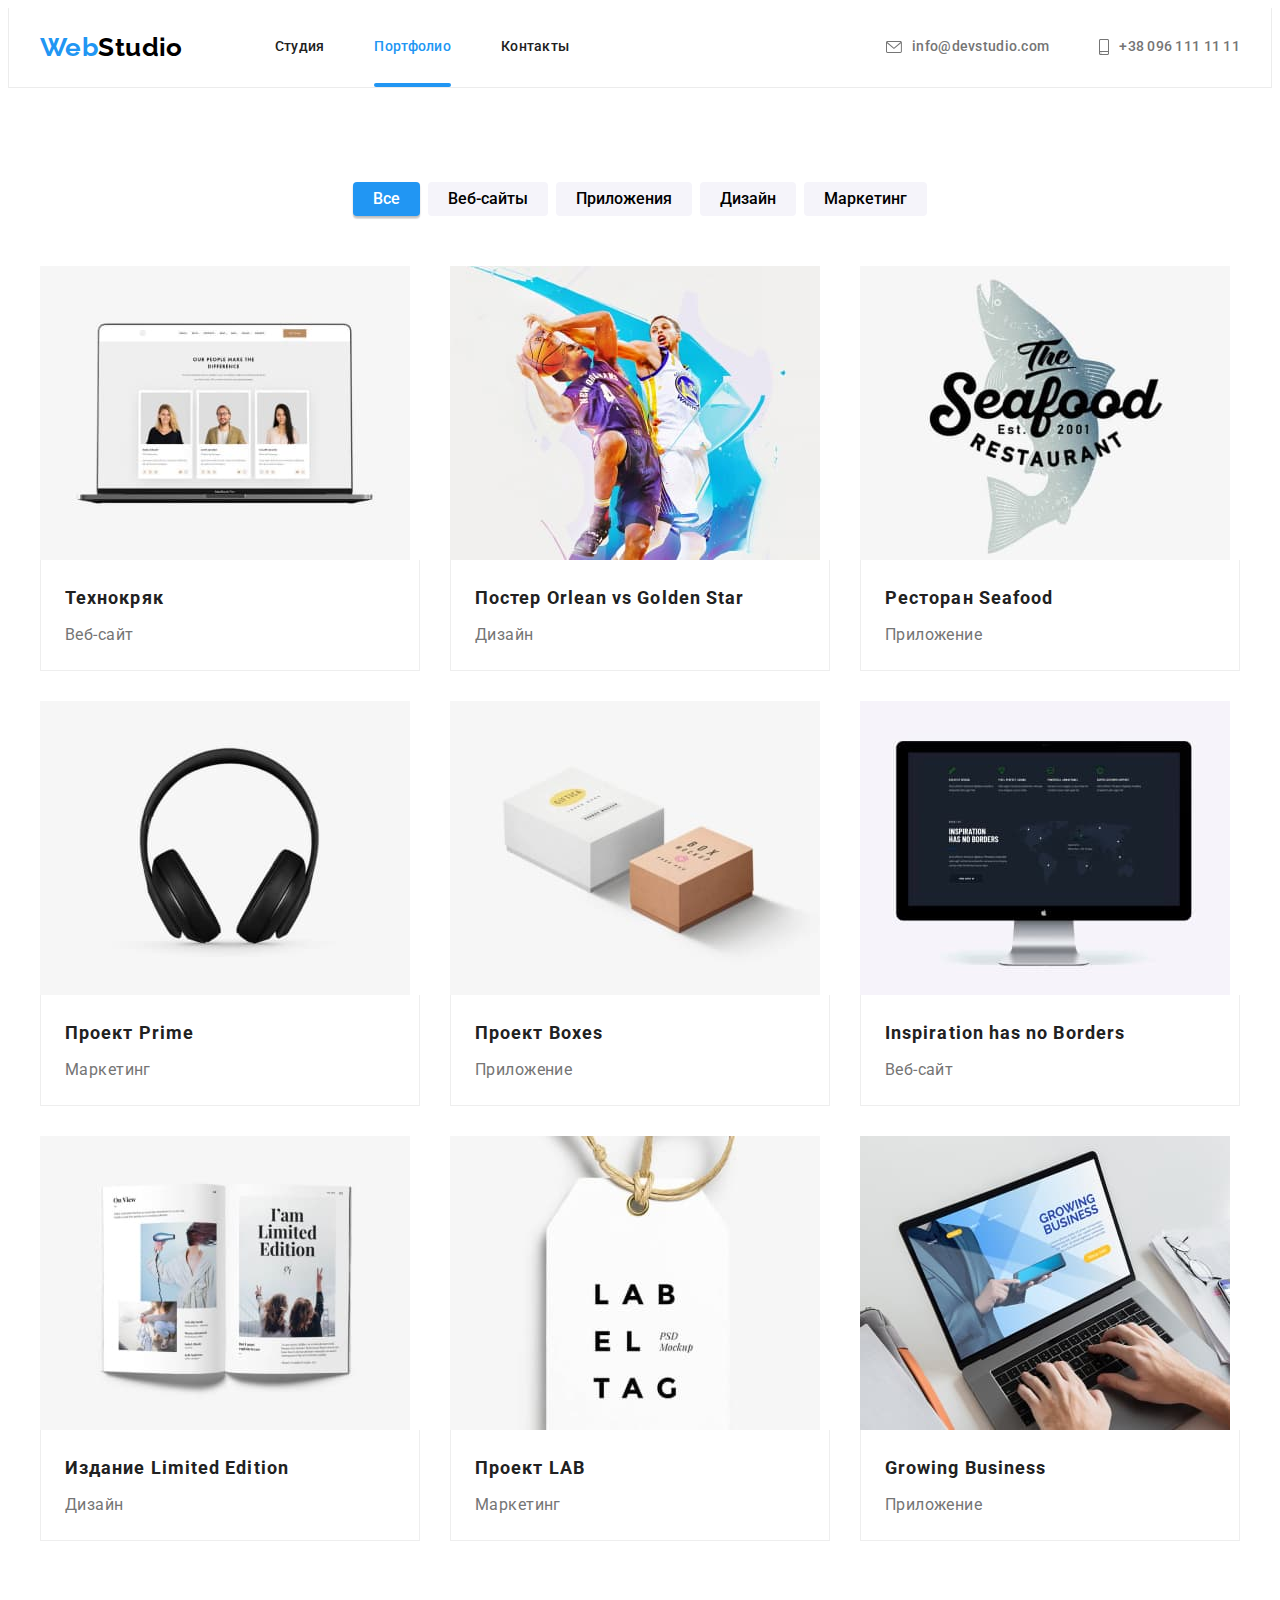
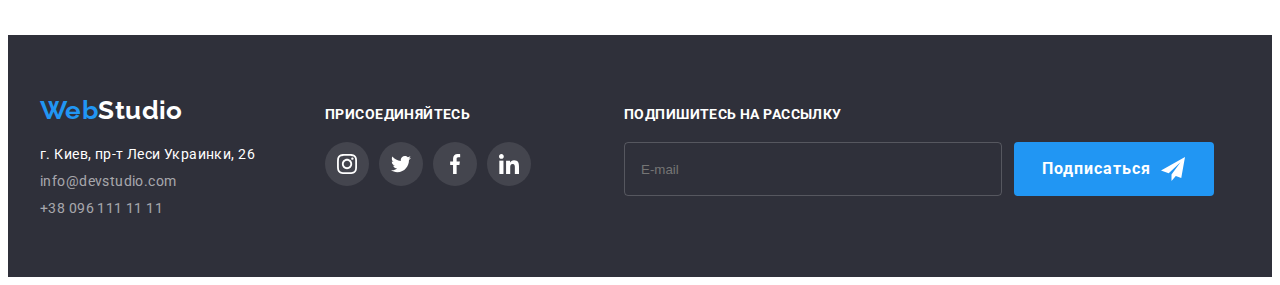
==== portfolio.html @ 448b82d3 "start" ====
<!DOCTYPE html>
<html lang="ru">
  <head>
    <meta charset="UTF-8" />
    <meta http-equiv="X-UA-Compatible" content="IE=edge" />
    <meta name="viewport" content="width=device-width, initial-scale=1.0" />
    <title>Портфолио</title>
    <link rel="preconnect" href="https://fonts.googleapis.com" />
    <link rel="preconnect" href="https://fonts.gstatic.com" crossorigin />
    <link
      href="https://fonts.googleapis.com/css2?family=Raleway:wght@700&family=Roboto:wght@400;500;700;900&display=swap"
      rel="stylesheet"
    />
    <link
      rel="stylesheet"
      href="https://cdnjs.cloudflare.com/ajax/libs/modern-normalize/1.1.0/modern-normalize.min.css"
      integrity="sha512-wpPYUAdjBVSE4KJnH1VR1HeZfpl1ub8YT/NKx4PuQ5NmX2tKuGu6U/JRp5y+Y8XG2tV+wKQpNHVUX03MfMFn9Q=="
      crossorigin="anonymous"
      referrerpolicy="no-referrer"
    />
    <link rel="stylesheet" href="./css/styles.css" />
  </head>
  <body>
    <header class="header">
      <div class="container header-container">
        <a class="logo link" href="">Web<span class="logo-header">Studio</span> </a>
        <nav class="navigation">
          <ul class="nav-list list">
            <li class="nav-list-item">
              <a class="nav-list-link link" href="index.html">Студия</a>
            </li>
            <li class="nav-list-item">
              <a class="nav-list-link anderline active link" href="">Портфолио</a>
            </li>
            <li class="nav-list-item">
              <a class="nav-list-link link" href="">Контакты</a>
            </li>
          </ul>
        </nav>
        <ul class="header-contacts list">
          <li class="header-contacts-item">
            <a class="nav-list-link contacts-link link" href="mailto:info@devstudio.com">
              <svg class="nav-list-icon" width="16" height="12">
                <use href="./img/sprite.svg#envelope"></use>
              </svg>
              info@devstudio.com
            </a>
          </li>
          <li class="header-contacts-item">
            <a class="nav-list-link contacts-link link" href="tel:+380961111111">
              <svg class="nav-list-icon" width="10" height="16">
                <use href="./img/sprite.svg#smartphone"></use>
              </svg>
              +38 096 111 11 11
            </a>
          </li>
        </ul>
      </div>
    </header>
    <main>
      <section class="portfolio-nav section">
        <div class="container">
          <h1 hidden>Портфолио</h1>
          <ul class="portfolio-nav-list list">
            <li class="portfolio-nav-list-item">
              <button class="portfolio-nav-list-btn current" type="button">Все</button>
            </li>
            <li class="portfolio-nav-list-item">
              <button class="portfolio-nav-list-btn" type="button">Веб-сайты</button>
            </li>
            <li class="portfolio-nav-list-item">
              <button class="portfolio-nav-list-btn" type="button">Приложения</button>
            </li>
            <li class="portfolio-nav-list-item">
              <button class="portfolio-nav-list-btn" type="button">Дизайн</button>
            </li>
            <li class="portfolio-nav-list-item">
              <button class="portfolio-nav-list-btn" type="button">Маркетинг</button>
            </li>
          </ul>
          <ul class="projects-list card-set list">
            <li class="projects-list-item card-set-item">
              <a class="projects-link link" href="" target="_blank" rel="noreferrer noopener">
                <div class="projects-top-wrap">
                  <img
                    src="./img/img_one.jpg"
                    alt="Фото сайта технокряк"
                    width="370"
                    height="294"
                  />
                  <p class="projects-top-text">
                    Ресурс предлагает комплексные предложения с разным уровнем функционала и
                    сервисов. Все это позволит посетителю получить исчерпывающие сведения о компании
                    или частном лице.
                  </p>
                </div>
                <div class="projects-card">
                  <h2 class="projects-title">Технокряк</h2>
                  <p class="projects-discription">Веб-сайт</p>
                </div>
              </a>
            </li>
            <li class="projects-list-item card-set-item">
              <a class="projects-link link" href="" target="_blank" rel="noreferrer noopener">
                <div class="projects-top-wrap">
                  <img src="./img/img_two.jpg" alt="Фото постера" width="370" height="294" />
                  <p class="projects-top-text">
                    Плакаты – невероятно творческая форма дизайна. Их цель заключается в том, чтобы
                    захватить и удержать внимание.
                  </p>
                </div>
                <div class="projects-card">
                  <h2 class="projects-title">
                    Постер <span lang="en">Orlean vs Golden Star</span>
                  </h2>
                  <p class="projects-discription">Дизайн</p>
                </div>
              </a>
            </li>
            <li class="projects-list-item card-set-item">
              <a class="projects-link link" href="" target="_blank" rel="noreferrer noopener">
                <div class="projects-top-wrap">
                  <img src="./img/img_three.jpg" alt="Логотип ресторана" width="370" height="294" />
                  <p class="projects-top-text">
                    Внедряя мобильное приложение для ресторана, бизнес получает колоссальные
                    преимущества. Конечно, требуются инвестиции, но в долгосрочной перспективе они
                    окупаются и приносят большую прибыль.
                  </p>
                </div>
                <div class="projects-card">
                  <h2 class="projects-title">Ресторан <span lang="en">Seafood</span></h2>
                  <p class="projects-discription">Приложение</p>
                </div>
              </a>
            </li>
            <li class="projects-list-item card-set-item">
              <a class="projects-link link" href="" target="_blank" rel="noreferrer noopener">
                <div class="projects-top-wrap">
                  <img src="./img/img_four.jpg" alt="Фото проекта прайм" width="370" height="294" />
                  <p class="projects-top-text">
                    Премиум — это не штучный люкс для сверхдоходной аудитории, это все еще массовое
                    производство, но более высокого качества, чем основной рынок
                  </p>
                </div>
                <div class="projects-card">
                  <h2 class="projects-title">Проект <span lang="en">Prime</span></h2>
                  <p class="projects-discription">Маркетинг</p>
                </div>
              </a>
            </li>
            <li class="projects-list-item card-set-item">
              <a class="projects-link link" href="" target="_blank" rel="noreferrer noopener">
                <div class="projects-top-wrap">
                  <img
                    src="./img/img_five.jpg"
                    alt="Фото проекта коробки"
                    width="370"
                    height="294"
                  />
                  <p class="projects-top-text">
                    Упаковка продукта — один из ключевых этапов маркетинга. С ее помощью покупатели
                    идентифицируют бренд и конкретный товар.
                  </p>
                </div>
                <div class="projects-card">
                  <h2 class="projects-title">Проект <span lang="en">Boxes</span></h2>
                  <p class="projects-discription">Приложение</p>
                </div>
              </a>
            </li>
            <li class="projects-list-item card-set-item">
              <a class="projects-link link" href="" target="_blank" rel="noreferrer noopener">
                <div class="projects-top-wrap">
                  <img
                    src="./img/img_six.jpg"
                    alt="Фото сайта вдохновление"
                    width="370"
                    height="294"
                  />
                  <p class="projects-top-text">
                    «У всех нас есть два варианта: мы можем просто жить, а можем создавать
                    собственную жизнь и судьбу», – Джим Рон
                  </p>
                </div>
                <div class="projects-card">
                  <h2 class="projects-title" lang="en">Inspiration has no Borders</h2>
                  <p class="projects-discription">Веб-сайт</p>
                </div>
              </a>
            </li>
            <li class="projects-list-item card-set-item">
              <a class="projects-link link" href="" target="_blank" rel="noreferrer noopener">
                <div class="projects-top-wrap">
                  <img src="./img/img_seven.jpg" alt="Фото дизайна" width="370" height="294" />
                  <p class="projects-top-text">
                    Ограниченная упаковка, лимитированная серия, весенний дизайн, новогоднее
                    предложение – все это перечень особенных сезонных продуктов, которые регулярно
                    выпускают компании.
                  </p>
                </div>
                <div class="projects-card">
                  <h2 class="projects-title">Издание <span lang="en">Limited Edition</span></h2>
                  <p class="projects-discription">Дизайн</p>
                </div>
              </a>
            </li>
            <li class="projects-list-item card-set-item">
              <a class="projects-link link" href="" target="_blank" rel="noreferrer noopener">
                <div class="projects-top-wrap">
                  <img
                    src="./img/img_eight.jpg"
                    alt="Фото логотипа проекта"
                    width="370"
                    height="294"
                  />
                  <p class="projects-top-text">
                    Правильно оформленные этикетки предоставляют всю необходимую информацию о товаре
                    и правила его эксплуатации. А в сочетании с нанесенным на лейбл логотипом
                    бренда, такие изделия делают ваш бренд узнаваемым и популярным
                  </p>
                </div>
                <div class="projects-card">
                  <h2 class="projects-title">Проект <span lang="en">LAB</span></h2>
                  <p class="projects-discription">Маркетинг</p>
                </div>
              </a>
            </li>
            <li class="projects-list-item card-set-item">
              <a class="projects-link link" href="" target="_blank" rel="noreferrer noopener">
                <div class="projects-top-wrap">
                  <img
                    src="./img/img_nine.jpg"
                    alt="Фото работы приложения"
                    width="370"
                    height="294"
                  />
                  <p class="projects-top-text">
                    «Если вы думаете, что вы способны на что-то, вы правы, если вы думаете, что у
                    вас не получится что-то, вы тоже правы», – Генри Форд.
                  </p>
                </div>
                <div class="projects-card">
                  <h2 class="projects-title" lang="en">Growing Business</h2>
                  <p class="projects-discription">Приложение</p>
                </div>
              </a>
            </li>
          </ul>
        </div>
      </section>
    </main>
    <footer class="footer">
      <div class="container footer-rotation">
        <div class="footer-container">
          <a class="logo link" href="">Web<span class="logo-footer">Studio</span> </a>
          <address class="address">
            <ul class="address-list list">
              <li class="address-list-item">
                <a
                  class="footer-link address-item link"
                  href="https://goo.gl/maps/JGFZeKVPoiUHQ6UP8"
                  target="_blank"
                  rel="noreferrer noopener"
                  >г. Киев, пр-т Леси Украинки, 26</a
                >
              </li>
              <li class="address-list-item">
                <a class="footer-link link" href="mailto:info@devstudio.com">info@devstudio.com</a>
              </li>
              <li class="address-list-item">
                <a class="footer-link link" href="tel:+380961111111">+38 096 111 11 11</a>
              </li>
            </ul>
          </address>
        </div>
        <div class="footer-social-container">
          <h3 class="footer-social-title">ПРИСОЕДИНЯЙТЕСЬ</h3>
          <ul class="social-list footer-social-list list">
            <li class="social-list-item">
              <a class="social-list-link footer-social-link" href="">
                <svg class="social-list-icon footer-icon" width="20" height="20">
                  <use href="./img/sprite.svg#instagram"></use>
                </svg>
              </a>
            </li>
            <li class="social-list-item">
              <a class="social-list-link footer-social-link" href="">
                <svg class="social-list-icon footer-icon" width="20" height="20">
                  <use href="./img/sprite.svg#twitter"></use>
                </svg>
              </a>
            </li>
            <li class="social-list-item">
              <a class="social-list-link footer-social-link" href="">
                <svg class="social-list-icon footer-icon" width="20" height="20">
                  <use href="./img/sprite.svg#facebook"></use>
                </svg>
              </a>
            </li>
            <li class="social-list-item">
              <a class="social-list-link footer-social-link" href="">
                <svg class="social-list-icon footer-icon" width="20" height="20">
                  <use href="./img/sprite.svg#linkedin"></use>
                </svg>
              </a>
            </li>
          </ul>
        </div>
        <div class="footer-sub">
          <p class="footer-sub-title">ПОДПИШИТЕСЬ НА РАССЫЛКУ</p>
          <form class="footer-form">
            <input type="email" class="submit-input" name="user-email" placeholder="E-mail" />
            <button type="submit" class="send-btn-sub">
              Подписаться
              <svg class="send-btn-icon" width="24" height="24">
                <use href="./img/sprite.svg#icon-send"></use>
              </svg>
            </button>
          </form>
        </div>
      </div>
    </footer>
  </body>
</html>
---- css/styles.css ----
:root {
  --primary-font-family: 'Roboto', sans-serif;
  --primary-letter-spacing: 0.03em;
  --primary-font-size: 14px;
  --primary-line-height: 1.14;
  --main-font-waight: 400;
  --primary-discription-color: #757575;
  --main-dark-color: #212121;
  --accent-color: #2196f3;
  --card-item: 3;
}
body {
  font-family: var(--primary-font-family);
  letter-spacing: var(--primary-letter-spacing);
  font-size: var(--primary-font-size);
  color: var(--primary-discription-color);
  line-height: var(--primary-line-height);
  font-weight: var(--main-font-waight);
}
h1,
h2,
h3,
h4,
p {
  margin-top: 0;
  margin-bottom: 0;
}
ul,
ol {
  margin-top: 0;
  margin-bottom: 0;
  padding-left: 0;
}
img {
  display: block;
}
.list {
  list-style: none;
}
.link {
  text-decoration: none;
  color: inherit;
}
.container {
  width: 1200px;
  padding-left: 15px;
  padding-right: 15px;
  margin-left: auto;
  margin-right: auto;
}
.section {
  padding-top: 94px;
  padding-bottom: 94px;
}
.card-set {
  display: flex;
  flex-wrap: wrap;
  margin-top: -30px;
  margin-left: -30px;
}
.card-set-item {
  margin-top: 30px;
  margin-left: 30px;
  flex-basis: calc(100% / var(--card-item) - 30px);
}

/* ==========LOGO========== */

.logo {
  font-family: 'Raleway', sans-serif;
  font-weight: 700;
  font-size: 26px;
  line-height: 1.19;
  color: var(--accent-color);
}
.logo-header {
  color: #000000;
}
.logo-footer {
  color: #ffffff;
}

/* ==========HEADER========== */
.header-container {
  display: flex;
  align-items: center;
}

.nav-list-link {
  font-weight: 500;
  font-size: inherit;
  letter-spacing: 0.02em;
  display: flex;
  align-items: center;
  transition-property: color;
  transition-duration: 250ms;
  transition-timing-function: cubic-bezier(0.4, 0, 0.2, 1);
  position: relative;
}
.nav-list-link.anderline::after {
  content: '';
  position: absolute;
  width: 100%;
  height: 4px;
  background-color: var(--accent-color);
  border-radius: 2px;
  left: 0;
  bottom: -32px;
}

.nav-list-icon {
  fill: var(--primary-discription-color);
  margin-right: 10px;
  transition-property: fill;
  transition-duration: 250ms;
  transition-timing-function: cubic-bezier(0.4, 0, 0.2, 1);
}

.nav-list-link:hover,
.nav-list-link:focus,
.active {
  color: var(--accent-color);
}
.nav-list-link:hover .nav-list-icon,
.nav-list-link:focus .nav-list-icon {
  fill: var(--accent-color);
}

.nav-list {
  color: var(--main-dark-color);
  display: flex;
}

.header-contacts {
  display: flex;
  margin-left: auto;
}
.header-contacts-item:not(:last-child) {
  margin-right: 50px;
}
.nav-list-item:not(:last-child) {
  margin-right: 50px;
}
.header {
  padding-top: 24px;
  padding-bottom: 24px;
  border: 1px solid #ececec;
  border-top: none;
  border-top: none;
}
.header .logo {
  margin-right: 92px;
}
/* ==========HERO========== */
.hero {
  background-image: linear-gradient(rgba(47, 48, 58, 0.4), rgba(47, 48, 58, 0.4)),
    url(../img/hero/bg.jpg);
  background-color: #c4c4c4;
  background-size: cover;
  padding-top: 200px;
  padding-bottom: 200px;
  max-width: 1600px;
  margin: 0 auto;
}

.hero-discription {
  font-weight: 900;
  font-size: 44px;
  line-height: 1.36;
  text-align: center;
  letter-spacing: 0.06em;
  text-transform: uppercase;
  color: #ffffff;
  margin-bottom: 30px;
  margin-right: auto;
  margin-left: auto;
  width: 696px;
}
.modal-btn {
  font-family: inherit;
  font-weight: 700;
  font-size: 16px;
  line-height: 1.86;
  display: flex;
  align-items: center;
  text-align: center;
  letter-spacing: 0.06em;
  color: #ffffff;
  background-color: var(--accent-color);
  cursor: pointer;
  margin-right: auto;
  margin-left: auto;
  min-width: 200px;
  padding: 10px 32px;
  border-radius: 4px;
  border: none;
  transition-property: background-color;
  transition-duration: 250ms;
  transition-timing-function: cubic-bezier(0.4, 0, 0.2, 1);
}
.modal-btn:hover,
.modal-btn:focus {
  background-color: #188ce8;
}

/* ==========ADVANTAGE========== */
.visually-hidden {
  position: absolute;
  white-space: nowrap;
  width: 1px;
  height: 1px;
  overflow: hidden;
  border: 0;
  padding: 0;
  clip: rect(0 0 0 0);
  clip-path: inset(50%);
  margin: -1px;
}
.advantage-list-title {
  font-weight: 700;
  font-size: 14px;
  text-transform: uppercase;
  color: var(--main-dark-color);
  margin-bottom: 10px;
}
.advantage-discription {
  line-height: 1.71;
}
.advantage {
  padding-top: 94px;
}
.advantage-list {
  --card-item: 4;
}
.advantage-icon {
  display: flex;
  align-items: center;
  justify-content: center;
  background: #f5f4fa;
  border: 1px;
  box-sizing: border-box;
  border-radius: 4px;
  margin-bottom: 30px;
  width: 270px;
  height: 120px;
}

/* ==========ABOUT========== */

.section-title {
  font-weight: 700;
  font-size: 36px;
  line-height: 1.17;
  text-align: center;
  color: var(--main-dark-color);
  margin-bottom: 50px;
}

.about-top-wrap {
  position: relative;
}
.about-top-text {
  position: absolute;
  bottom: 0;
  color: #ffffff;
  background-color: rgba(47, 48, 58, 0.8);
  height: 70px;
  width: 100%;
  display: flex;
  justify-content: center;
  align-items: center;
  font-weight: 700;
}

/* ==========TEAM========== */

.team-worker-name {
  font-weight: 500;
  color: var(--main-dark-color);
  margin-bottom: 10px;
}
.team-worker-name,
.team-discription {
  font-size: 16px;
  line-height: 1.19;
  text-align: center;
}
.team-discription {
  margin-bottom: 16px;
}

.team {
  background-color: #f5f4fa;
}
.team-list {
  --card-item: 4;
}
.team-list-item {
  border: 1px;
  border-top: none;
  border-radius: 4px;
  background-color: #ffffff;
  box-shadow: 0px 4px 4px rgba(0, 0, 0, 0.25);
}
.team-card {
  padding-top: 30px;
  padding-bottom: 30px;
  padding-left: 32px;
  padding-right: 32px;
}
.social-list {
  display: flex;
  justify-content: space-between;
}
.social-list-icon {
  fill: #afb1b8;
  transition-property: fill;
  transition-duration: 250ms;
  transition-timing-function: cubic-bezier(0.4, 0, 0.2, 1);
}

.social-list-link {
  display: flex;
  align-items: center;
  justify-content: center;
  width: 44px;
  height: 44px;
  background-color: #ffffff;
  border-radius: 50%;
  transition-property: background-color;
  transition-duration: 250ms;
  transition-timing-function: cubic-bezier(0.4, 0, 0.2, 1);
}
.social-list-link:hover .social-list-icon,
.social-list-link:focus .social-list-icon {
  fill: #ffffff;
}
.social-list-link:hover,
.social-list-link:focus {
  background-color: var(--accent-color);
}

/*===========CLIENTS===========*/
.client-list {
  display: flex;
  align-items: center;
  justify-content: center;
}
.client-list-link {
  display: flex;
  align-items: center;
  justify-content: center;
  fill: #afb1b8;
  border: 1px solid #afb1b8;
  border-radius: 4px;
  width: 170px;
  height: 92px;
  transition-property: border-color;
  transition-duration: 250ms;
  transition-timing-function: cubic-bezier(0.4, 0, 0.2, 1);
}
.client-list-icon {
  transition-property: fill;
  transition-duration: 250ms;
  transition-timing-function: cubic-bezier(0.4, 0, 0.2, 1);
}

.client-list-item:not(:last-child) {
  margin-right: 30px;
}
.client-list-link:hover .client-list-icon,
.client-list-link:focus .client-list-icon {
  fill: var(--accent-color);
}
.client-list-link:hover,
.client-list-link:focus {
  border-color: var(--accent-color);
}

/* ==========FOOTER========== */
.address {
  font-weight: var(--secondary-font-waight);
  font-style: normal;
}
.footer .logo {
  display: block;
  margin-bottom: 20px;
}
.footer-link {
  line-height: 1.17;
}
.footer-link {
  color: rgb(250, 250, 250, 0.6);
  transition-property: color;
  transition-duration: 250ms;
  transition-timing-function: cubic-bezier(0.4, 0, 0.2, 1);
}
.footer-link:hover,
.footer-link:focus {
  color: var(--accent-color);
}
.address-item {
  color: #ffffff;
}
.footer {
  display: flex;
  align-items: baseline;
  background-color: #2f303a;
  padding-top: 60px;
  padding-bottom: 60px;
}
.address-list {
  display: flex;
  flex-direction: column;
}
.address-list-item:not(:last-child) {
  margin-bottom: 10px;
}
.footer-rotation {
  display: flex;
  align-items: baseline;
}
.footer-container {
  margin-right: 70px;
}
.footer-social-container {
  width: 206px;
  margin-right: 93px;
}
.footer-social-title,
.footer-sub-title {
  font-weight: 700;
  font-size: 14px;
  line-height: 16px;
  letter-spacing: 0.03em;
  color: #ffffff;
  margin-bottom: 20px;
}
.footer-social-link {
  background: rgba(255, 255, 255, 0.1);
}
.footer-icon {
  fill: white;
}
.footer-form {
  display: flex;
}

.submit-input {
  width: 358px;
  height: 50px;
  border: 1px solid #ffffff30;
  border-radius: 4px;
  padding-left: 16px;
  outline: none;
  background-color: transparent;
  color: #ffffff;
}
.send-btn-sub {
  font-family: inherit;
  font-weight: 700;
  font-size: 16px;
  line-height: 1.86;
  display: flex;
  align-items: center;
  text-align: center;
  letter-spacing: 0.06em;
  color: #ffffff;
  background-color: var(--accent-color);
  cursor: pointer;
  margin-right: auto;
  margin-left: auto;
  min-width: 200px;
  padding: 10px 28px;
  border-radius: 4px;
  border: none;
  margin-left: 12px;
  transition-property: background-color;
  transition-duration: 250ms;
  transition-timing-function: cubic-bezier(0.4, 0, 0.2, 1);
}
.send-btn-sub:hover,
.send-btn-sub:focus {
  background-color: #188ce8;
}
.send-btn-icon {
  fill: #ffffff;
  margin-left: 10px;
}
/* ==========PORTFOLIO========== */

.portfolio-nav-list-btn {
  font-weight: 500;
  font-family: inherit;
  font-size: 16px;
  line-height: 1.63;
  text-align: center;
  background-color: #f5f4fa;
  cursor: pointer;
  border-radius: 4px;
  padding: 4px 20px;
  border: none;
  transition-property: color, background-color, box-shadow;
  transition-duration: 250ms;
  transition-timing-function: cubic-bezier(0.4, 0, 0.2, 1);
}
.portfolio-nav-list-btn:hover,
.portfolio-nav-list-btn:focus,
.current {
  color: #ffffff;
  background-color: var(--accent-color);
  box-shadow: 0px 3px 1px rgba(0, 0, 0, 0.1), 0px 1px 2px rgba(0, 0, 0, 0.08),
    0px 2px 2px rgba(0, 0, 0, 0.12);
}
.portfolio-nav-list-item:not(:last-child) {
  margin-right: 8px;
}
.projects-title {
  font-weight: 700;
  font-size: 18px;
  line-height: 2;
  letter-spacing: 0.06em;
  color: var(--main-dark-color);
  margin-bottom: 4px;
}
.projects-discription {
  font-weight: var(--secondary-font-waight);
  font-size: 16px;
  line-height: 1.88;
}
.portfolio-nav-list {
  display: flex;
  justify-content: center;
  margin-bottom: 50px;
}
.projects-card {
  padding: 20px 24px;
  background: #ffffff;
  border: 1px solid #eeeeee;
  border-top: none;
}
.projects-link {
  display: flex;
  flex-direction: column;
  transition-property: box-shadow;
  transition-duration: 250ms;
  transition-timing-function: cubic-bezier(0.4, 0, 0.2, 1);
}
.projects-link:hover,
.projects-link:focus {
  box-shadow: 0px 1px 1px rgba(0, 0, 0, 0.12), 0px 4px 4px rgba(0, 0, 0, 0.06),
    1px 4px 6px rgba(0, 0, 0, 0.16);
}

.projects-list-item:hover .projects-top-text {
  transform: translateY(0);
}
.projects-top-wrap {
  position: relative;
  overflow: hidden;
}
.projects-top-text {
  position: absolute;
  top: 0;
  color: #ffffff;
  background-color: rgba(33, 149, 243, 0.8);
  line-height: 1.5;
  font-size: 18px;
  padding: 63px 24px;
  height: 100%;
  transform: translateY(100%);
  transition: transform 250ms linear;
}
.backdrop {
  width: 100%;
  height: 100%;
  background-color: rgba(0, 0, 0, 0.2);
  position: fixed;
  top: 0;
  transition: opacity 250ms, visibility 250ms;
}
.backdrop.is-hidden .modal {
  transform: translate(-50%, -50%) scale(0) rotate(-360deg);
}
.modal {
  min-height: 581px;
  width: 528px;
  background-color: #ffffff;
  border-radius: 4px;
  position: absolute;
  top: 50%;
  left: 50%;
  transform: translate(-50%, -50%) scale(1) rotate(0);
  transition: transform 1000ms;
  padding: 40px 40px 40px 40px;
}
.modal-close-btn {
  width: 30px;
  height: 30px;
  border: 1px solid rgba(0, 0, 0, 0.1);
  border-radius: 50%;
  background-color: transparent;
  position: absolute;
  top: 8px;
  right: 8px;
}
.is-hidden {
  visibility: hidden;
  opacity: 0;
  pointer-events: none;
}
.modal-close-icon {
  position: absolute;
  top: 5px;
  left: 5px;
}
.modal-title {
  font-weight: 700;
  font-size: 20px;
  line-height: 1.15;
  text-align: center;
  letter-spacing: 0.03em;
  color: var(--main-dark-color);
  margin-bottom: 12px;
}
.modal-fild {
  margin-bottom: 10px;
}
.modal-user-fild {
  margin-bottom: 20px;
}
.input-wrap {
  position: relative;
}
.modal-icon {
  position: absolute;
  left: 12px;
  top: 50%;
  transform: translateY(-50%);
}
.modal-input {
  width: 100%;
  height: 40px;
  border: 1px solid rgba(33, 33, 33, 0.2);
  border-radius: 4px;
  padding-left: 42px;
  outline: none;
}
.modal-input:focus {
  border-color: var(--accent-color);
}
.modal-input:focus + .modal-icon {
  fill: var(--accent-color);
}
.modal-label {
  font-weight: 400;
  font-size: 12px;
  line-height: 1.16;
  letter-spacing: 0.01em;
  color: var(--primary-discription-color);
  display: block;
  margin-bottom: 4px;
}
.modal-text {
  width: 100%;
  height: 120px;
  border: 1px solid rgba(33, 33, 33, 0.2);
  border-radius: 4px;
  resize: none;
  padding: 12px 16px;
}
.check-text {
  font-weight: 400;
  font-size: 14px;
  line-height: 1.71;
  letter-spacing: 0.03em;
  color: var(--primary-discription-color);
  display: flex;
  align-items: center;
  justify-content: center;
}
.checkbox-fild {
  margin-bottom: 30px;
}
.check-link {
  color: var(--accent-color);
}
.check-text span {
  width: 16px;
  height: 15px;
  border: 2px solid var(--main-dark-color);
  border-radius: 3px;
  margin-right: 9px;
  display: flex;
  align-items: center;
  justify-content: center;
}
.checkbox-icon {
  fill: transparent;
}
.modal-check:checked + .check-text span {
  background-color: var(--accent-color);
  border: none;
}
.modal-check:checked + .check-text .checkbox-icon {
  fill: #ffffff;
}

.send-btn {
  font-family: inherit;
  font-weight: 700;
  font-size: 16px;
  line-height: 1.86;
  display: flex;
  align-items: center;
  text-align: center;
  letter-spacing: 0.06em;
  color: #ffffff;
  background-color: var(--accent-color);
  cursor: pointer;
  margin-right: auto;
  margin-left: auto;
  min-width: 200px;
  padding: 10px 55px;
  border-radius: 4px;
  border: none;
  transition-property: background-color;
  transition-duration: 250ms;
  transition-timing-function: cubic-bezier(0.4, 0, 0.2, 1);
}
.send-btn:hover,
.send-btn:focus {
  background-color: #188ce8;
}
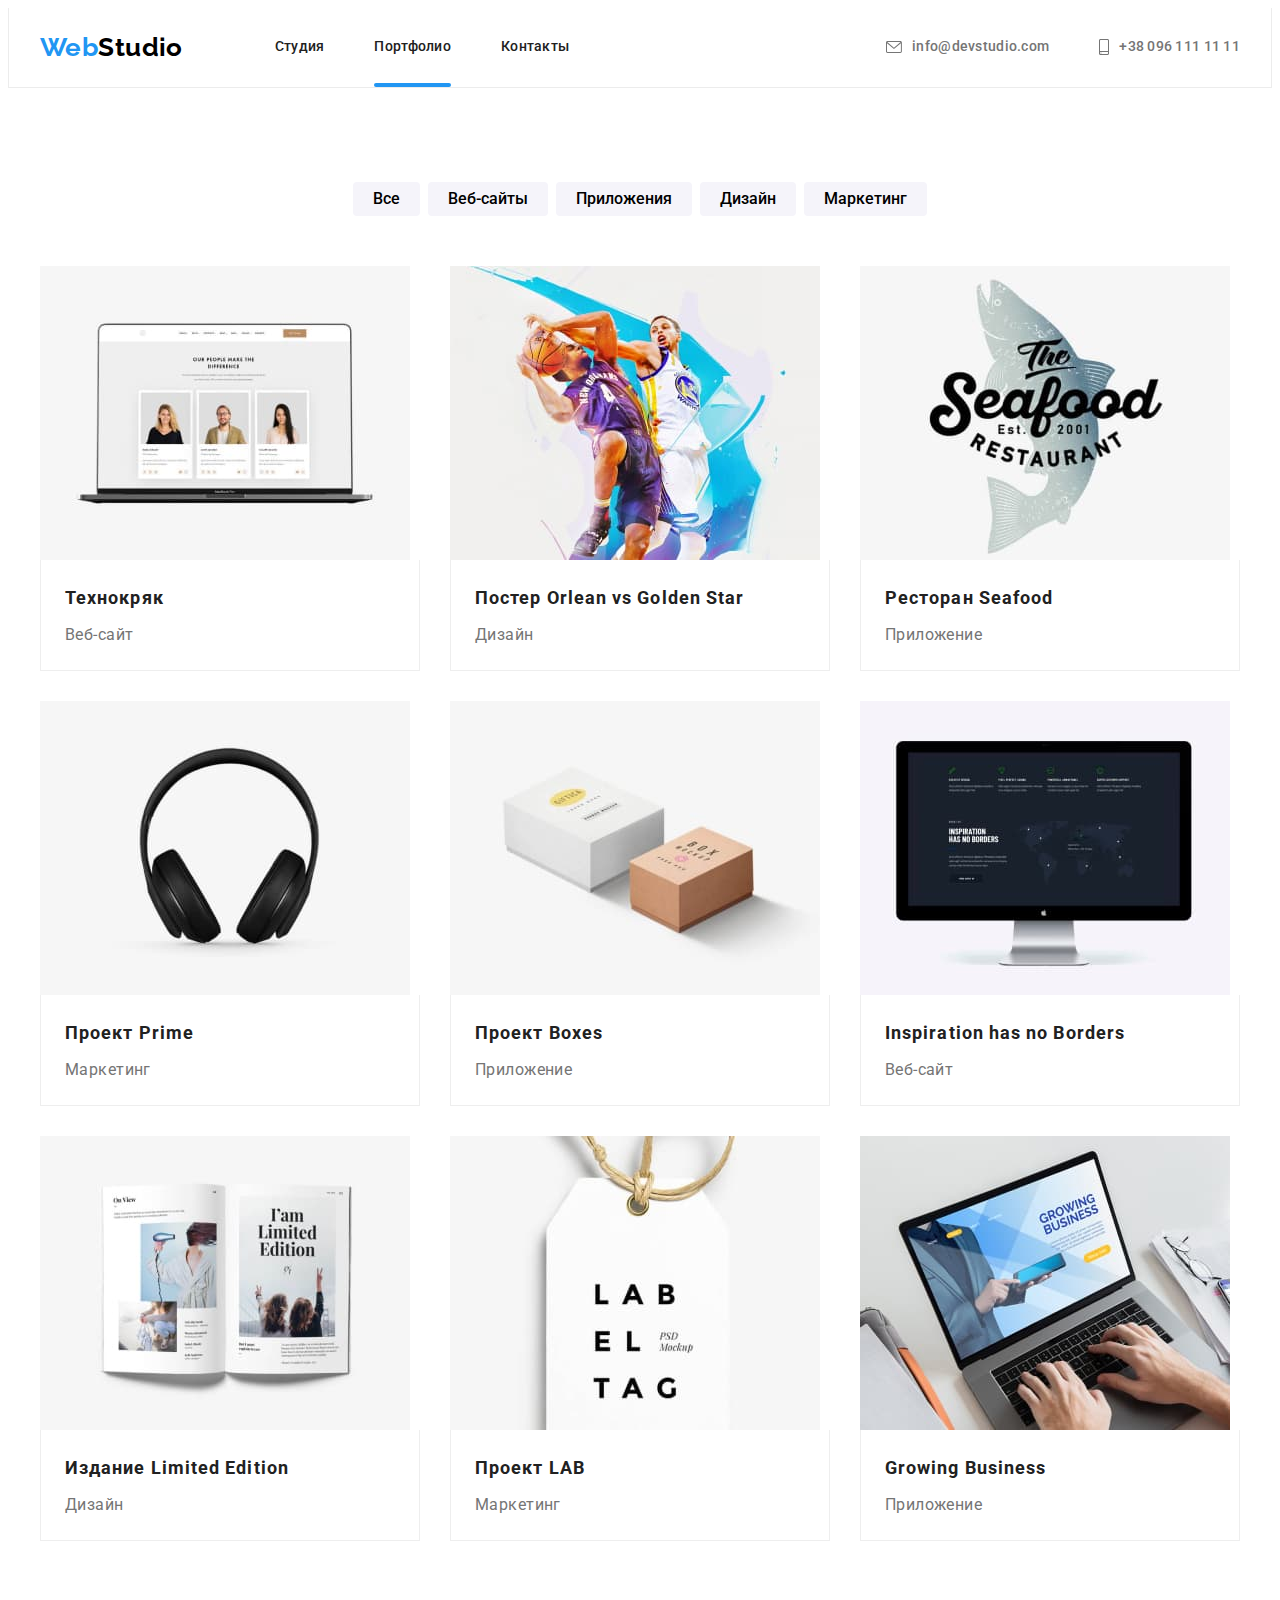
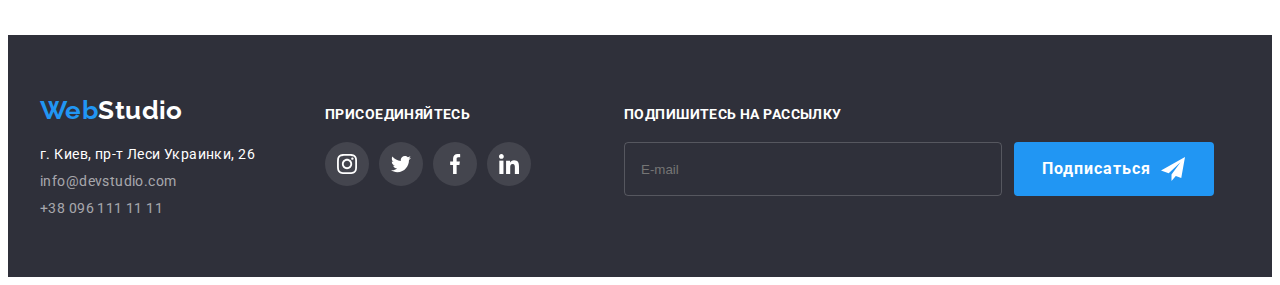
==== commit effc200a: "done" ====
--- a/portfolio.html
+++ b/portfolio.html
@@ -18,37 +18,37 @@
       crossorigin="anonymous"
       referrerpolicy="no-referrer"
     />
-    <link rel="stylesheet" href="./css/styles.css" />
+    <link rel="stylesheet" href="./css/main.min.css" />
   </head>
   <body>
     <header class="header">
       <div class="container header-container">
         <a class="logo link" href="">Web<span class="logo-header">Studio</span> </a>
-        <nav class="navigation">
-          <ul class="nav-list list">
-            <li class="nav-list-item">
-              <a class="nav-list-link link" href="index.html">Студия</a>
-            </li>
-            <li class="nav-list-item">
-              <a class="nav-list-link anderline active link" href="">Портфолио</a>
-            </li>
-            <li class="nav-list-item">
-              <a class="nav-list-link link" href="">Контакты</a>
+        <nav class="nav">
+          <ul class="nav__list list">
+            <li class="nav__item">
+              <a class="nav__link link" href="index.html">Студия</a>
+            </li>
+            <li class="nav__item">
+              <a class="nav__link anderline active link" href="">Портфолио</a>
+            </li>
+            <li class="nav__item">
+              <a class="nav__link link" href="">Контакты</a>
             </li>
           </ul>
         </nav>
-        <ul class="header-contacts list">
-          <li class="header-contacts-item">
-            <a class="nav-list-link contacts-link link" href="mailto:info@devstudio.com">
-              <svg class="nav-list-icon" width="16" height="12">
+        <ul class="contacts list">
+          <li class="contacts__item">
+            <a class="nav__link contacts__link link" href="mailto:info@devstudio.com">
+              <svg class="nav__icon" width="16" height="12">
                 <use href="./img/sprite.svg#envelope"></use>
               </svg>
               info@devstudio.com
             </a>
           </li>
-          <li class="header-contacts-item">
-            <a class="nav-list-link contacts-link link" href="tel:+380961111111">
-              <svg class="nav-list-icon" width="10" height="16">
+          <li class="contacts__item">
+            <a class="nav__link contacts__link link" href="tel:+380961111111">
+              <svg class="nav__icon" width="10" height="16">
                 <use href="./img/sprite.svg#smartphone"></use>
               </svg>
               +38 096 111 11 11
@@ -254,8 +254,8 @@
         <div class="footer-container">
           <a class="logo link" href="">Web<span class="logo-footer">Studio</span> </a>
           <address class="address">
-            <ul class="address-list list">
-              <li class="address-list-item">
+            <ul class="address__list list">
+              <li class="address__item">
                 <a
                   class="footer-link address-item link"
                   href="https://goo.gl/maps/JGFZeKVPoiUHQ6UP8"
@@ -264,10 +264,10 @@
                   >г. Киев, пр-т Леси Украинки, 26</a
                 >
               </li>
-              <li class="address-list-item">
+              <li class="address__item">
                 <a class="footer-link link" href="mailto:info@devstudio.com">info@devstudio.com</a>
               </li>
-              <li class="address-list-item">
+              <li class="address__item">
                 <a class="footer-link link" href="tel:+380961111111">+38 096 111 11 11</a>
               </li>
             </ul>
@@ -275,31 +275,31 @@
         </div>
         <div class="footer-social-container">
           <h3 class="footer-social-title">ПРИСОЕДИНЯЙТЕСЬ</h3>
-          <ul class="social-list footer-social-list list">
-            <li class="social-list-item">
-              <a class="social-list-link footer-social-link" href="">
-                <svg class="social-list-icon footer-icon" width="20" height="20">
+          <ul class="social footer-social-list list">
+            <li class="social__item">
+              <a class="social__link footer-social-link" href="">
+                <svg class="social__icon footer-icon" width="20" height="20">
                   <use href="./img/sprite.svg#instagram"></use>
                 </svg>
               </a>
             </li>
-            <li class="social-list-item">
-              <a class="social-list-link footer-social-link" href="">
-                <svg class="social-list-icon footer-icon" width="20" height="20">
+            <li class="social__item">
+              <a class="social__link footer-social-link" href="">
+                <svg class="social__icon footer-icon" width="20" height="20">
                   <use href="./img/sprite.svg#twitter"></use>
                 </svg>
               </a>
             </li>
-            <li class="social-list-item">
-              <a class="social-list-link footer-social-link" href="">
-                <svg class="social-list-icon footer-icon" width="20" height="20">
+            <li class="social__item">
+              <a class="social__link footer-social-link" href="">
+                <svg class="social__icon footer-icon" width="20" height="20">
                   <use href="./img/sprite.svg#facebook"></use>
                 </svg>
               </a>
             </li>
-            <li class="social-list-item">
-              <a class="social-list-link footer-social-link" href="">
-                <svg class="social-list-icon footer-icon" width="20" height="20">
+            <li class="social__item">
+              <a class="social__link footer-social-link" href="">
+                <svg class="social__icon footer-icon" width="20" height="20">
                   <use href="./img/sprite.svg#linkedin"></use>
                 </svg>
               </a>
--- a/css/main.min.css
+++ b/css/main.min.css
@@ -0,0 +1 @@
+:root{--primary-font-family: "Roboto", sans-serif;--primary-letter-spacing: 0.03em;--primary-font-size: 14px;--primary-line-height: 1.14;--main-font-waight: 400;--primary-discription-color: #757575;--main-dark-color: #212121;--accent-color: #2196f3;--card-item: 3}h1,h2,h3,h4,p{margin-top:0;margin-bottom:0}ul,ol{margin-top:0;margin-bottom:0;padding-left:0}img{display:block}.list{list-style:none}.link{text-decoration:none;color:inherit}body{font-family:var(--primary-font-family);letter-spacing:var(--primary-letter-spacing);font-size:var(--primary-font-size);color:var(--primary-discription-color);line-height:var(--primary-line-height);font-weight:var(--main-font-waight)}.container{width:1200px;padding-left:15px;padding-right:15px;margin-left:auto;margin-right:auto}.section{padding-top:94px;padding-bottom:94px}.section-title{font-weight:700;font-size:36px;line-height:1.17;text-align:center;color:var(--main-dark-color);margin-bottom:50px}.card-set{display:flex;flex-wrap:wrap;margin-top:-30px;margin-left:-30px}.card-set-item{margin-top:30px;margin-left:30px;flex-basis:calc(100%/var(--card-item) - 30px)}.visually-hidden{position:absolute;white-space:nowrap;width:1px;height:1px;overflow:hidden;border:0;padding:0;clip:rect(0 0 0 0);clip-path:inset(50%);margin:-1px}.social{display:flex;justify-content:space-between}.social__link{display:flex;align-items:center;justify-content:center;width:44px;height:44px;background-color:#fff;border-radius:50%;transition-property:background-color;transition-duration:250ms;transition-timing-function:cubic-bezier(0.4, 0, 0.2, 1)}.social__link:hover,.social__link:focus{background-color:var(--accent-color)}.social__icon{fill:#afb1b8;transition-property:fill;transition-duration:250ms;transition-timing-function:cubic-bezier(0.4, 0, 0.2, 1)}.social__link:hover .social__icon,.social__link:focus .social__icon{fill:#fff}.logo{font-family:"Raleway",sans-serif;font-weight:700;font-size:26px;line-height:1.19;color:var(--accent-color)}.header .logo{margin-right:92px}.footer .logo{display:block;margin-bottom:20px}.logo-header{color:#000}.logo-footer{color:#fff}.header{padding-top:24px;padding-bottom:24px;border:1px solid #ececec;border-top:none;border-top:none}.header-container{display:flex;align-items:center}.nav__list{color:var(--main-dark-color);display:flex}.nav__item:not(:last-child){margin-right:50px}.nav__link{font-weight:500;font-size:inherit;letter-spacing:.02em;display:flex;align-items:center;transition-property:color;transition-duration:250ms;transition-timing-function:cubic-bezier(0.4, 0, 0.2, 1);position:relative}.nav__link:hover,.nav__link:focus,.nav__link .active{color:var(--accent-color)}.nav__link.anderline::after{content:"";position:absolute;width:100%;height:4px;background-color:var(--accent-color);border-radius:2px;left:0;bottom:-32px}.nav__icon{fill:var(--primary-discription-color);margin-right:10px;transition-property:fill;transition-duration:250ms;transition-timing-function:cubic-bezier(0.4, 0, 0.2, 1)}.nav__link:hover .nav__icon,.nav__link:focus .nav__icon{fill:var(--accent-color)}.contacts{display:flex;margin-left:auto}.contacts__item:not(:last-child){margin-right:50px}.hero{background-image:linear-gradient(rgba(47, 48, 58, 0.4), rgba(47, 48, 58, 0.4)),url(../img/hero/bg.jpg);background-color:#c4c4c4;background-size:cover;padding-top:200px;padding-bottom:200px;max-width:1600px;margin:0 auto}.hero-discription{font-weight:900;font-size:44px;line-height:1.36;text-align:center;letter-spacing:.06em;text-transform:uppercase;color:#fff;margin-bottom:30px;margin-right:auto;margin-left:auto;width:696px}.modal-btn{font-family:inherit;font-weight:700;font-size:16px;line-height:1.86;display:flex;align-items:center;text-align:center;letter-spacing:.06em;color:#fff;background-color:var(--accent-color);cursor:pointer;margin-right:auto;margin-left:auto;min-width:200px;padding:10px 32px;border-radius:4px;border:none;transition-property:background-color;transition-duration:250ms;transition-timing-function:cubic-bezier(0.4, 0, 0.2, 1)}.modal-btn:hover,.modal-btn:focus{background-color:#188ce8}.advantage{padding-top:94px}.advantage__list{--card-item: 4}.advantage-icon{display:flex;align-items:center;justify-content:center;background:#f5f4fa;border:1px;box-sizing:border-box;border-radius:4px;margin-bottom:30px;width:270px;height:120px}.advantage-list-title{font-weight:700;font-size:14px;text-transform:uppercase;color:var(--main-dark-color);margin-bottom:10px}.advantage-discription{line-height:1.71}.top{position:relative}.top__text{position:absolute;bottom:0;color:#fff;background-color:rgba(47,48,58,.8);height:70px;width:100%;display:flex;justify-content:center;align-items:center;font-weight:700}.team{background-color:#f5f4fa}.team__list{--card-item: 4}.team__item{border:1px;border-top:none;border-radius:4px;background-color:#fff;box-shadow:0px 4px 4px rgba(0,0,0,.25)}.team-card{padding-top:30px;padding-bottom:30px;padding-left:32px;padding-right:32px}.team-worker-name{font-weight:500;color:var(--main-dark-color);margin-bottom:10px}.team-discription{margin-bottom:16px}.team-worker-name,.team-discription{font-size:16px;line-height:1.19;text-align:center}.client__list{display:flex;align-items:center;justify-content:center}.client__item:not(:last-child){margin-right:30px}.client__link{display:flex;align-items:center;justify-content:center;fill:#afb1b8;border:1px solid #afb1b8;border-radius:4px;width:170px;height:92px;transition-property:border-color;transition-duration:250ms;transition-timing-function:cubic-bezier(0.4, 0, 0.2, 1)}.client__link:hover,.client__link:focus{border-color:var(--accent-color)}.client__icon{transition-property:fill;transition-duration:250ms;transition-timing-function:cubic-bezier(0.4, 0, 0.2, 1)}.client__link:hover .client__icon,.client__link:focus .client__icon{fill:var(--accent-color)}.footer{display:flex;align-items:baseline;background-color:#2f303a;padding-top:60px;padding-bottom:60px}.footer-rotation{display:flex;align-items:baseline}.footer-container{margin-right:70px}.address{font-weight:var(--secondary-font-waight);font-style:normal}.address__list{display:flex;flex-direction:column}.address__item:not(:last-child){margin-bottom:10px}.footer-link{line-height:1.17;color:rgba(250,250,250,.6);transition-property:color;transition-duration:250ms;transition-timing-function:cubic-bezier(0.4, 0, 0.2, 1)}.footer-link:hover,.footer-link:focus{color:var(--accent-color)}.address-item{color:#fff}.footer-social-container{width:206px;margin-right:93px}.footer-social-title,.footer-sub-title{font-weight:700;font-size:14px;line-height:16px;letter-spacing:.03em;color:#fff;margin-bottom:20px}.footer-social-link{background:rgba(255,255,255,.1)}.footer-icon{fill:#fff}.footer-form{display:flex}.submit-input{width:358px;height:50px;border:1px solid rgba(255,255,255,.1882352941);border-radius:4px;padding-left:16px;outline:none;background-color:rgba(0,0,0,0);color:#fff}.send-btn-sub{font-family:inherit;font-weight:700;font-size:16px;line-height:1.86;display:flex;align-items:center;text-align:center;letter-spacing:.06em;color:#fff;background-color:var(--accent-color);cursor:pointer;margin-right:auto;margin-left:auto;min-width:200px;padding:10px 28px;border-radius:4px;border:none;margin-left:12px;transition-property:background-color;transition-duration:250ms;transition-timing-function:cubic-bezier(0.4, 0, 0.2, 1)}.send-btn-sub:hover,.send-btn-sub:focus{background-color:#188ce8}.send-btn-icon{fill:#fff;margin-left:10px}.portfolio-nav-list{display:flex;justify-content:center;margin-bottom:50px}.portfolio-nav-list-item:not(:last-child){margin-right:8px}.portfolio-nav-list-btn{font-weight:500;font-family:inherit;font-size:16px;line-height:1.63;text-align:center;background-color:#f5f4fa;cursor:pointer;border-radius:4px;padding:4px 20px;border:none;transition-property:color,background-color,box-shadow;transition-duration:250ms;transition-timing-function:cubic-bezier(0.4, 0, 0.2, 1)}.portfolio-nav-list-btn:hover,.portfolio-nav-list-btn:focus,.portfolio-nav-list-btn .current{color:#fff;background-color:var(--accent-color);box-shadow:0px 3px 1px rgba(0,0,0,.1),0px 1px 2px rgba(0,0,0,.08),0px 2px 2px rgba(0,0,0,.12)}.projects-list-item:hover .projects-top-text{transform:translateY(0)}.projects-link{display:flex;flex-direction:column;transition-property:box-shadow;transition-duration:250ms;transition-timing-function:cubic-bezier(0.4, 0, 0.2, 1)}.projects-link:hover,.projects-link:focus{box-shadow:0px 1px 1px rgba(0,0,0,.12),0px 4px 4px rgba(0,0,0,.06),1px 4px 6px rgba(0,0,0,.16)}.projects-top-wrap{position:relative;overflow:hidden}.projects-top-text{position:absolute;top:0;color:#fff;background-color:rgba(33,149,243,.8);line-height:1.5;font-size:18px;padding:63px 24px;height:100%;transform:translateY(100%);transition:transform 250ms linear}.projects-card{padding:20px 24px;background:#fff;border:1px solid #eee;border-top:none}.projects-title{font-weight:700;font-size:18px;line-height:2;letter-spacing:.06em;color:var(--main-dark-color);margin-bottom:4px}.projects-discription{font-weight:var(--secondary-font-waight);font-size:16px;line-height:1.88}.backdrop{width:100%;height:100%;background-color:rgba(0,0,0,.2);position:fixed;top:0;transition:opacity 250ms,visibility 250ms}.is-hidden{visibility:hidden;opacity:0;pointer-events:none}.modal{min-height:581px;width:528px;background-color:#fff;border-radius:4px;position:absolute;top:50%;left:50%;transform:translate(-50%, -50%) scale(1) rotate(0);transition:transform 1000ms;padding:40px 40px 40px 40px}.backdrop.is-hidden .modal{transform:translate(-50%, -50%) scale(0) rotate(-360deg)}.modal-close-btn{width:30px;height:30px;border:1px solid rgba(0,0,0,.1);border-radius:50%;background-color:rgba(0,0,0,0);position:absolute;top:8px;right:8px}.modal-close-icon{position:absolute;top:5px;left:5px}.modal-title{font-weight:700;font-size:20px;line-height:1.15;text-align:center;letter-spacing:.03em;color:var(--main-dark-color);margin-bottom:12px}.modal-fild{margin-bottom:10px}.modal-label{font-weight:400;font-size:12px;line-height:1.16;letter-spacing:.01em;color:var(--primary-discription-color);display:block;margin-bottom:4px}.input-wrap{position:relative}.modal-input{width:100%;height:40px;border:1px solid rgba(33,33,33,.2);border-radius:4px;padding-left:42px;outline:none}.modal-input:focus{border-color:var(--accent-color)}.modal-icon{position:absolute;left:12px;top:50%;transform:translateY(-50%)}.modal-input:focus+.modal-icon{fill:var(--accent-color)}.modal-user-fild{margin-bottom:20px}.modal-text{width:100%;height:120px;border:1px solid rgba(33,33,33,.2);border-radius:4px;resize:none;padding:12px 16px}.checkbox-fild{margin-bottom:30px}.check-text{font-weight:400;font-size:14px;line-height:1.71;letter-spacing:.03em;color:var(--primary-discription-color);display:flex;align-items:center;justify-content:center}.check-text span{width:16px;height:15px;border:2px solid var(--main-dark-color);border-radius:3px;margin-right:9px;display:flex;align-items:center;justify-content:center}.modal-check:checked+.check-text span{background-color:var(--accent-color);border:none}.checkbox-icon{fill:rgba(0,0,0,0)}.modal-check:checked+.check-text .checkbox-icon{fill:#fff}.check-link{color:var(--accent-color)}.send-btn{font-family:inherit;font-weight:700;font-size:16px;line-height:1.86;display:flex;align-items:center;text-align:center;letter-spacing:.06em;color:#fff;background-color:var(--accent-color);cursor:pointer;margin-right:auto;margin-left:auto;min-width:200px;padding:10px 55px;border-radius:4px;border:none;transition-property:background-color;transition-duration:250ms;transition-timing-function:cubic-bezier(0.4, 0, 0.2, 1)}.send-btn:hover,.send-btn:focus{background-color:#188ce8}/*# sourceMappingURL=main.min.css.map */